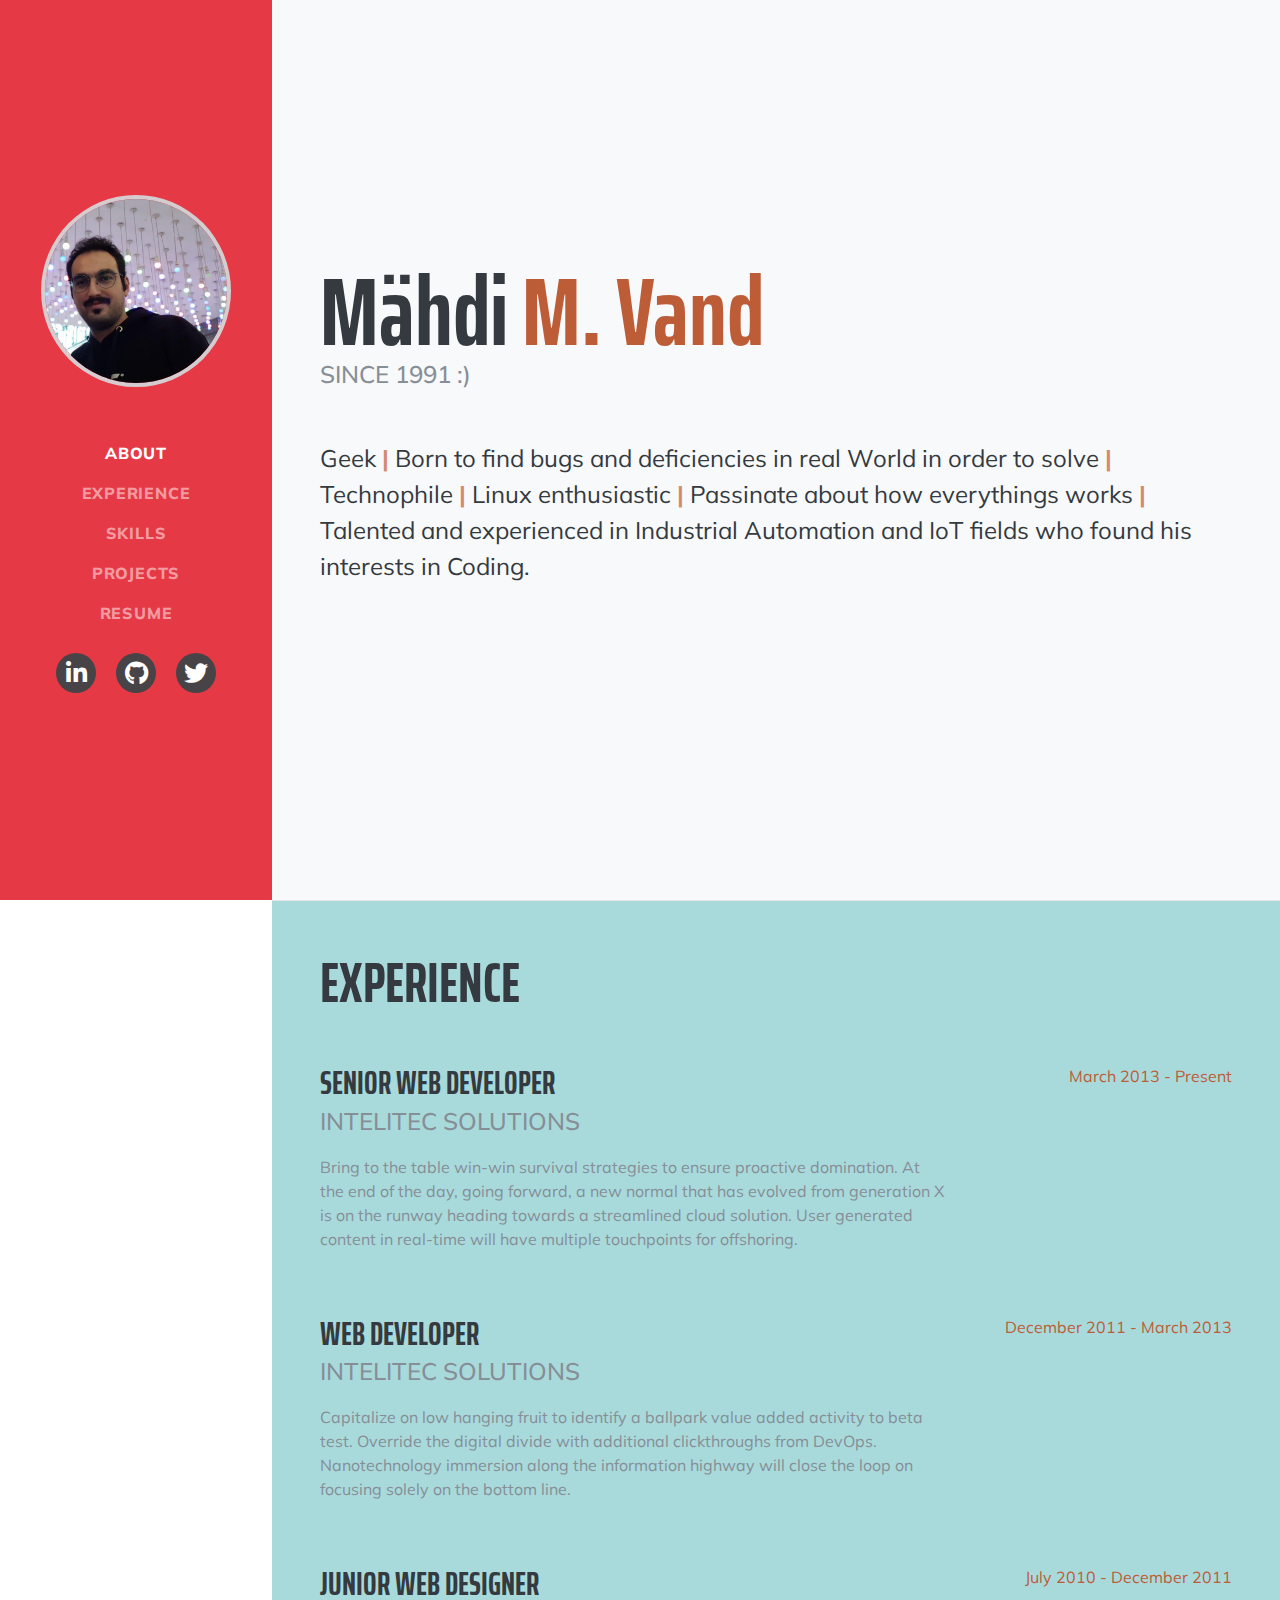
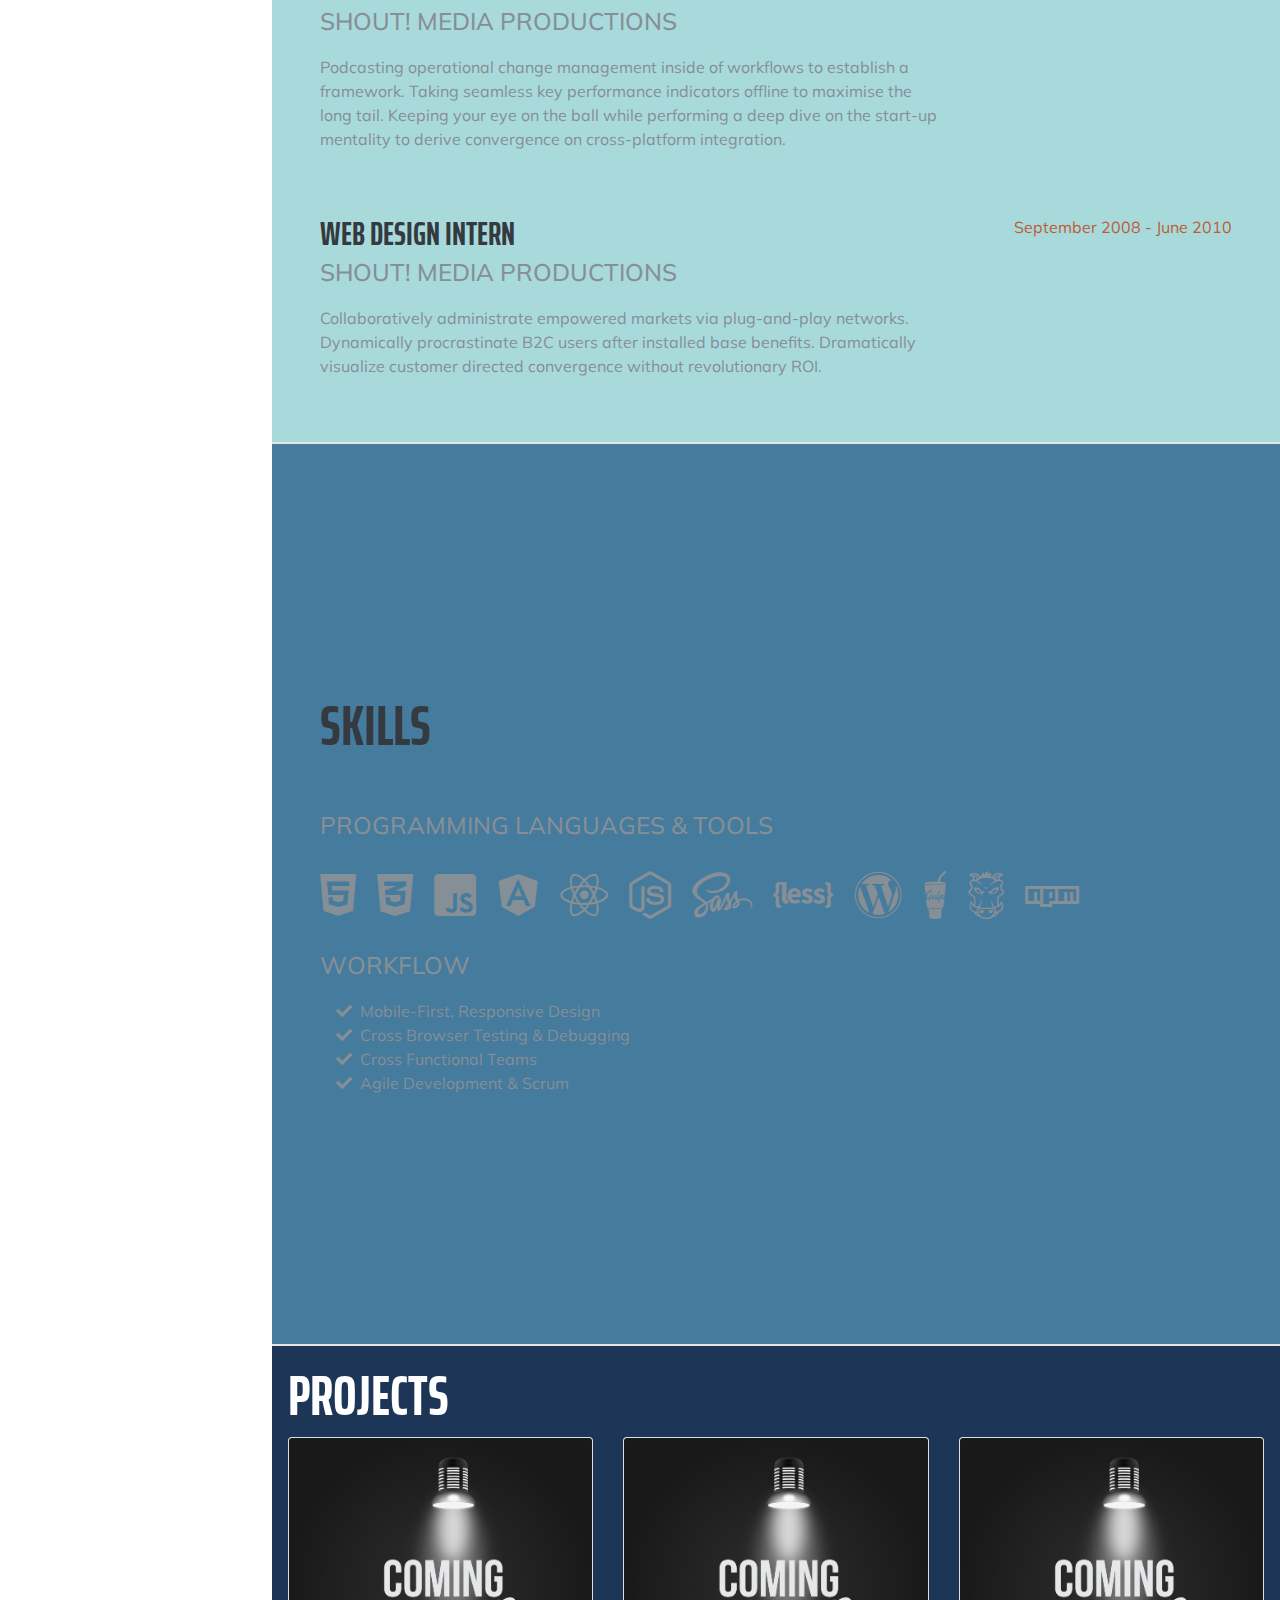
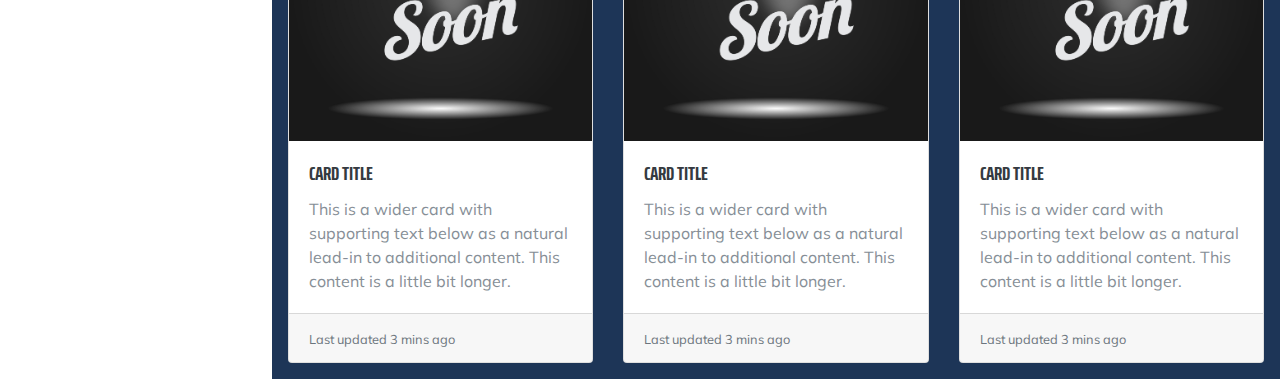
==== index.html @ d479a95e "card modified" ====
<!DOCTYPE html>
<html lang="en">

<head>
  <meta charset="utf-8" />
  <meta name="viewport" content="width=device-width, initial-scale=1, shrink-to-fit=no" />
  <meta name="description" content="" />
  <meta name="author" content="" />

  <title>Mahdi</title>

  <!-- Bootstrap core CSS -->
  <link href="vendor/bootstrap/css/bootstrap.min.css" rel="stylesheet" />

  <!-- Custom fonts for this template -->
  <link href="https://fonts.googleapis.com/css?family=Saira+Extra+Condensed:500,700" rel="stylesheet" />
  <link href="https://fonts.googleapis.com/css?family=Bree+Serif&display=swap" rel="stylesheet">
  <link href="https://fonts.googleapis.com/css?family=PT+Serif&display=swap" rel="stylesheet">
  <link href="https://fonts.googleapis.com/css?family=Muli:400,400i,800,800i" rel="stylesheet" />
  <link href="vendor/fontawesome-free/css/all.min.css" rel="stylesheet" />

  <!-- Custom styles for this template -->
  <link href="css/resume.css" rel="stylesheet" />
</head>

<body id="page-top">
  <nav class="navbar navbar-expand-lg navbar-dark bg-nav fixed-top" id="sideNav">
    <a class="navbar-brand js-scroll-trigger" href="#page-top">
      <span class="d-none d-lg-block">
        <img class="img-fluid img-profile rounded-circle mx-auto mb-2" src="img/profile.jpg" alt="" />
      </span>
    </a>

   <div class="d-block d-lg-none">
    

    <div class="social-icons  " id=social-icons01>
      <a class="" href="#page-top">
        <span class="">
          <img class=" img-fluid sm-nav-img rounded-circle mb-2" src="img/profile.jpg" alt="" />
        </span>
      </a>

      <a class="bg-linkedin  " href="https://www.linkedin.com/in/mahdimvand/">
        <i class="fab fa-linkedin-in "></i>
      </a>
      <a class="bg-github" href="https://github.com/MahdiDroid">
        <i class="fab fa-github"></i>
      </a>
      <a class="bg-twitter" href="https://twitter.com/BioRobots">
        <i class="fab fa-twitter"></i>

    </div>

   </div>
    <button class="navbar-toggler" type="button" data-toggle="collapse" data-target="#navbarSupportedContent"
      aria-controls="navbarSupportedContent" aria-expanded="false" aria-label="Toggle navigation">
      <span class="navbar-toggler-icon"></span>
    </button>
    <div class="collapse navbar-collapse" id="navbarSupportedContent">
      <ul class="navbar-nav">
        <li class="nav-item">
          <a class="nav-link js-scroll-trigger" href="#about">About</a>
        </li>
        <li class="nav-item">
          <a class="nav-link js-scroll-trigger" href="#experience">Experience</a>
        </li>
        <!-- <li class="nav-item">
          <a class="nav-link js-scroll-trigger" href="#education">Education</a>
        </li> -->
        <li class="nav-item">
          <a class="nav-link js-scroll-trigger" href="#skills">Skills</a>
        </li>

        <li class="nav-item">
          <a class="nav-link js-scroll-trigger" href="#projects">Projects</a>
        </li>
        <li class="nav-item">
          <a class="nav-link js-scroll-trigger" href="/CV_en.pdf">Resume</a>
        </li>
        <li>
          <div class="social-icons d-none d-xs-block  d-lg-block  " id=social-icons02>
            <a class="bg-linkedin" href="https://www.linkedin.com/in/mahdimvand/">
              <i class="fab fa-linkedin-in "></i>
            </a>
            <a class="bg-github" href="https://github.com/MahdiDroid">
              <i class="fab fa-github"></i>
            </a>
            <a class="bg-twitter" href="https://twitter.com/BioRobots">
              <i class="fab fa-twitter"></i>
            </a>
          </div>

        </li>
      </ul>


    </div>
  </nav>

  <div class="container-fluid p-0">
    <section class="resume-section p-3 p-lg-5 d-flex align-items-center bg-light" id="about">
      <div class="0">
        <h1 class="mb-0 text-capitalize">
          Mähdi
          <span class="text-primary ">M. Vand</span>
        </h1>
        <div class="subheading mb-5">
          Since 1991 :)

        </div>
        <p class="lead mb-5  text-dark">
          Geek <strong><span class=" or-color ">|</span></strong> Born to find bugs and deficiencies in real World in order to solve <strong><span class=" or-color ">|</span></strong> Technophile <strong><span class=" or-color ">|</span></strong> Linux enthusiastic <strong><span class=" or-color ">|</span></strong> Passinate about how everythings works <strong><span class=" or-color ">|</span></strong> Talented and experienced in Industrial Automation and IoT fields who found his interests in Coding.
        </p>

      </div>
    </section>

    <hr class="m-0" />

    <section class="resume-section p-3 p-lg-5 d-flex justify-content-center bg-experience" id="experience">
      <div class="w-100">
        <h2 class="mb-5">Experience</h2>

        <div class="resume-item d-flex flex-column flex-md-row justify-content-between mb-5">
          <div class="resume-content">
            <h3 class="mb-0">Senior Web Developer</h3>
            <div class="subheading mb-3">Intelitec Solutions</div>
            <p>
              Bring to the table win-win survival strategies to ensure
              proactive domination. At the end of the day, going forward, a
              new normal that has evolved from generation X is on the runway
              heading towards a streamlined cloud solution. User generated
              content in real-time will have multiple touchpoints for
              offshoring.
            </p>
          </div>
          <div class="resume-date text-md-right">
            <span class="text-primary">March 2013 - Present</span>
          </div>
        </div>

        <div class="resume-item d-flex flex-column flex-md-row justify-content-between mb-5">
          <div class="resume-content">
            <h3 class="mb-0">Web Developer</h3>
            <div class="subheading mb-3">Intelitec Solutions</div>
            <p>
              Capitalize on low hanging fruit to identify a ballpark value
              added activity to beta test. Override the digital divide with
              additional clickthroughs from DevOps. Nanotechnology immersion
              along the information highway will close the loop on focusing
              solely on the bottom line.
            </p>
          </div>
          <div class="resume-date text-md-right">
            <span class="text-primary">December 2011 - March 2013</span>
          </div>
        </div>

        <div class="resume-item d-flex flex-column flex-md-row justify-content-between mb-5">
          <div class="resume-content">
            <h3 class="mb-0">Junior Web Designer</h3>
            <div class="subheading mb-3">Shout! Media Productions</div>
            <p>
              Podcasting operational change management inside of workflows to
              establish a framework. Taking seamless key performance
              indicators offline to maximise the long tail. Keeping your eye
              on the ball while performing a deep dive on the start-up
              mentality to derive convergence on cross-platform integration.
            </p>
          </div>
          <div class="resume-date text-md-right">
            <span class="text-primary">July 2010 - December 2011</span>
          </div>
        </div>

        <div class="resume-item d-flex flex-column flex-md-row justify-content-between">
          <div class="resume-content">
            <h3 class="mb-0">Web Design Intern</h3>
            <div class="subheading mb-3">Shout! Media Productions</div>
            <p>
              Collaboratively administrate empowered markets via plug-and-play
              networks. Dynamically procrastinate B2C users after installed
              base benefits. Dramatically visualize customer directed
              convergence without revolutionary ROI.
            </p>
          </div>
          <div class="resume-date text-md-right">
            <span class="text-primary">September 2008 - June 2010</span>
          </div>
        </div>
      </div>
    </section>

    <hr class="m-0" />

    <!-- <section class="resume-section p-3 p-lg-5 d-flex align-items-center bg-education" id="education">
      <div class="w-100">
        <h2 class="mb-5">Education</h2>

        <div class="resume-item d-flex flex-column flex-md-row justify-content-between mb-5">
          <div class="resume-content">
            <h3 class="mb-0">University of Colorado Boulder</h3>
            <div class="subheading mb-3">Bachelor of Science</div>
            <div>Computer Science - Web Development Track</div>
            <p>GPA: 3.23</p>
          </div>
          <div class="resume-date text-md-right">
            <span class="text-primary">August 2006 - May 2010</span>
          </div>
        </div>

        <div class="resume-item d-flex flex-column flex-md-row justify-content-between">
          <div class="resume-content">
            <h3 class="mb-0">James Buchanan High School</h3>
            <div class="subheading mb-3">Technology Magnet Program</div>
            <p>GPA: 3.56</p>
          </div>
          <div class="resume-date text-md-right">
            <span class="text-primary">August 2002 - May 2006</span>
          </div>
        </div>
      </div>
    </section> -->

    <hr class="m-0" />

    <section class="resume-section p-3 p-lg-5 d-flex align-items-center bg-skills " id="skills">
      <div class="w-100">
        <h2 class="mb-5">Skills</h2>

        <div class="subheading mb-3">Programming Languages &amp; Tools</div>
        <ul class="list-inline dev-icons">
          <li class="list-inline-item">
            <i class="fab fa-html5"></i>
          </li>
          <li class="list-inline-item">
            <i class="fab fa-css3-alt"></i>
          </li>
          <li class="list-inline-item">
            <i class="fab fa-js-square"></i>
          </li>
          <li class="list-inline-item">
            <i class="fab fa-angular"></i>
          </li>
          <li class="list-inline-item">
            <i class="fab fa-react"></i>
          </li>
          <li class="list-inline-item">
            <i class="fab fa-node-js"></i>
          </li>
          <li class="list-inline-item">
            <i class="fab fa-sass"></i>
          </li>
          <li class="list-inline-item">
            <i class="fab fa-less"></i>
          </li>
          <li class="list-inline-item">
            <i class="fab fa-wordpress"></i>
          </li>
          <li class="list-inline-item">
            <i class="fab fa-gulp"></i>
          </li>
          <li class="list-inline-item">
            <i class="fab fa-grunt"></i>
          </li>
          <li class="list-inline-item">
            <i class="fab fa-npm"></i>
          </li>
        </ul>

        <div class="subheading mb-3">Workflow</div>
        <ul class="fa-ul mb-0">
          <li>
            <i class="fa-li fa fa-check"></i>
            Mobile-First, Responsive Design
          </li>
          <li>
            <i class="fa-li fa fa-check"></i>
            Cross Browser Testing &amp; Debugging
          </li>
          <li>
            <i class="fa-li fa fa-check"></i>
            Cross Functional Teams
          </li>
          <li>
            <i class="fa-li fa fa-check"></i>
            Agile Development &amp; Scrum
          </li>
        </ul>
      </div>
    </section>

    <hr class="m-0" />

    <!-- <section class="resume-section p-3 p-lg-5 d-flex align-items-center bg-dark" id="interests">

      <div class="row">
        <div class="col-4">
          <div class="card" style="width: 18rem;">
            <img class="card-img-top" src="./img/commingSoon1.jpeg" alt="Card image cap">
            <div class="card-body">
              <h5 class="card-title">Card title</h5>
              <p class="card-text">Some quick example text to build on the card title and make up the bulk of the card's content.</p>
              <a href="#" class="btn btn-primary">Go somewhere</a>
            </div>
          </div>
        </div>
        <div class="col-4">
          <div class="card" style="width: 18rem;">
            <img class="card-img-top" src="./img/card-2.jpeg" alt="Card image cap">
            <div class="card-body">
              <h5 class="card-title">Card title</h5>
              <p class="card-text">Some quick example text to build on the card title and make up the bulk of the card's content.</p>
              <a href="#" class="btn btn-primary">Go somewhere</a>
            </div>
          </div>
        </div>
        <div class="col-4">
          <div class="card" style="width: 18rem;">
            <img class="card-img-top" src="./img/card-3.jpeg" alt="Card image cap">
            <div class="card-body">
              <h5 class="card-title">Card title</h5>
              <p class="card-text">Some quick example text to build on the card title and make up the bulk of the card's content.</p>
              <a href="#" class="btn btn-primary">Go somewhere</a>
            </div>
          </div>
        </div>

      <div class="row">
        <div class="w-50">

        
        <div class="col-4">
          <div class="card" style="width: 18rem;">
            <img class="card-img-top" src="./img/card-4.jpeg" alt="Card image cap">
            <div class="card-body">
              <h5 class="card-title">Card title</h5>
              <p class="card-text">Some quick example text to build on the card title and make up the bulk of the card's content.</p>
              <a href="#" class="btn btn-primary">Go somewhere</a>
            </div>
          </div>
        </div>
        <div class="col-4">
          <div class="card" style="width: 18rem;">
            <img class="card-img-top" src="./img/card-5.jpeg" alt="Card image cap">
            <div class="card-body">
              <h5 class="card-title">Card title</h5>
              <p class="card-text">Some quick example text to build on the card title and make up the bulk of the card's content.</p>
              <a href="#" class="btn btn-primary">Go somewhere</a>
            </div>
          </div>
        </div>
        <div class="col-4">
          <div class="card" style="width: 18rem;">
            <img class="card-img-top" src="./img/card-6.jpeg" alt="Card image cap">
            <div class="card-body">
              <h5 class="card-title">Card title</h5>
              <p class="card-text">Some quick example text to build on the card title and make up the bulk of the card's content.</p>
              <a href="#" class="btn btn-primary">Go somewhere</a>
            </div>
          </div>
        </div>
      </div>
      </div>
       <div class="w-100">
        <h2 class="mb-5 ">Interests</h2>
        <p>
          Apart from being a web developer, I enjoy most of my time being
          outdoors. In the winter, I am an avid skier and novice ice climber.
          During the warmer months here in Colorado, I enjoy mountain biking,
          free climbing, and kayaking.
        </p>
        <p class="mb-0">
          When forced indoors, I follow a number of sci-fi and fantasy genre
          movies and television shows, I am an aspiring chef, and I spend a
          large amount of my free time exploring the latest technology
          advancements in the front-end web development world.
        </p>
      </div> 
    </section> -->
    <hr class="m-0" />

    <section  class="projects-section bg-project p-3 py-" id="projects">
      <div class="w-100">
        <h2 class="mb-2 " style="color:white">Projects</h2>

        <!-- <div class="card" style="width: 18rem;">
          <img class="card-img-top" src="./img/card-1.jpeg" alt="Card image cap">
          <div class="card-body">
            <h5 class="card-title">Card title</h5>
            <p class="card-text">Some quick example text to build on the card title and make up the bulk of the card's content.</p>
            <a href="#" class="btn btn-primary">Go somewhere</a>
          </div>
        </div> -->


        <div class="card-deck">
          <div class="card">
            <img class="card-img-top" src="./img/commingSoon1.jpg" alt="Card image cap">
            <div class="card-body">
              <h5 class="card-title">Card title</h5>
              <p class="card-text">This is a wider card with supporting text below as a natural lead-in to additional content. This content is a little bit longer.</p>
            </div>
            <div class="card-footer">
              <small class="text-muted">Last updated 3 mins ago</small>
            </div>
          </div>
          <div class="card">
            <img class="card-img-top" src="./img/commingSoon1.jpg" alt="Card image cap">
            <div class="card-body">
              <h5 class="card-title">Card title</h5>
              <p class="card-text">This is a wider card with supporting text below as a natural lead-in to additional content. This content is a little bit longer.</p>
            </div>
            <div class="card-footer">
              <small class="text-muted">Last updated 3 mins ago</small>
            </div>
          </div>
          <div class="card">
            <img class="card-img-top" src="./img/commingSoon1.jpg" alt="Card image cap">
            <div class="card-body">
              <h5 class="card-title">Card title</h5>
              <p class="card-text">This is a wider card with supporting text below as a natural lead-in to additional content. This content is a little bit longer.</p>
            </div>
            <div class="card-footer">
              <small class="text-muted">Last updated 3 mins ago</small>
            </div>
          </div>
        </div>
        </div>

 
        

    </section>
  </div>






  <!-- Bootstrap core JavaScript -->
  <script src="vendor/jquery/jquery.min.js"></script>
  <script src="vendor/bootstrap/js/bootstrap.bundle.min.js"></script>

  <!-- Plugin JavaScript -->
  <script src="vendor/jquery-easing/jquery.easing.min.js"></script>

  <!-- Custom scripts for this template -->
  <script src="js/resume.js"></script>
</body>


</html>
---- css/resume.css ----
/*!
 * Start Bootstrap - Resume v5.0.8 (https://startbootstrap.com/template-overviews/resume)
 * Copyright 2013-2019 Start Bootstrap
 * Licensed under MIT (https://github.com/BlackrockDigital/startbootstrap-resume/blob/master/LICENSE)
 */

body {
  font-family: 'Muli', -apple-system, BlinkMacSystemFont, 'Segoe UI', Roboto, 'Helvetica Neue', Arial, sans-serif, 'Apple Color Emoji', 'Segoe UI Emoji', 'Segoe UI Symbol', 'Noto Color Emoji';
  padding-top: 54px;
  color: #868e96;
}

.sm-nav-img{
  max-width: 2.5rem;
  max-height: 2.5rem;
}

.card-img{
  height:40rem;
}
#social-icons02{
  padding-top: 20px;
}
.bg-nav{
  background-color: #E63946;
}
.card-style{
  width: 18rem ;
  height:54.5rem; 
}
.bg-experience{
  background-color: #A8DADC;
}
.bg-skills{
  background-color: #457B9D;
}
.bg-project{
  background-color: #1D3557;
}

.bg-education{
  background-color: #F1FAEE;
}
.social-icons .bg-twitter:hover {
  background-color: rgb(43, 162, 241);
}
.social-icons .bg-github:hover {
  background-color: rgb(4, 6, 12);
}
.social-icons .bg-linkedin:hover {
  background-color: rgb(43, 46, 241);
}



@media (min-width: 992px) {
  body {
    padding-top: 0;
    padding-left: 17rem;
  }
}

h1,
h2,
h3,
h4,
h5,
h6 {
  font-family: 'Saira Extra Condensed', -apple-system, BlinkMacSystemFont, 'Segoe UI', Roboto, 'Helvetica Neue', Arial, sans-serif, 'Apple Color Emoji', 'Segoe UI Emoji', 'Segoe UI Symbol', 'Noto Color Emoji';
  font-weight: 700;
  text-transform: uppercase;
  color: #343a40;
}

h1 {
  font-size: 6rem;
  line-height: 5.5rem;
}

h2 {
  font-size: 3.5rem;
}

h3 {
  font-size: 2rem;
}

p.lead {
  font-size: 1.5rem;
  font-weight: 400;
}

.subheading {
  text-transform: uppercase;
  font-weight: 500;
  font-family: 'Saira Extra Condensed', -apple-system, BlinkMacSystemFont, 'Segoe UI', Roboto, 'Helvetica Neue', Arial, sans-serif, 'Apple Color Emoji', 'Segoe UI Emoji', 'Segoe UI Symbol', 'Noto Color Emoji'  'Bree Serif', serif;;
  font-size: 1.5rem;
}

.social-icons a {
  display: inline-block;
  height: 2.5rem;
  width: 2.5rem;
  background-color: #474347;
  color: #fff !important;
  border-radius: 100%;
  text-align: center;
  font-size: 1.5rem;
  line-height: 2.5rem;
  margin-right: 1rem;
}

.social-icons a:last-child {
  margin-right: 0;
}

.text-capitalize{
  text-transform: capitalize ;
  
}
.custome-font{
  font-family: 'PT Serif', serif;
 
}
.or-color{
  color: #d48a6e;
}
/* .social-icons a:hover {
  background-color: rgb(91, 56, 189);
} */
.dev-icons {
  font-size: 3rem;
}

.dev-icons .list-inline-item i:hover {
  color: rgb(56, 189, 63);
}

#sideNav .navbar-nav .nav-item .nav-link {
  
  font-weight: 800;
  letter-spacing: 0.05rem;
  text-transform: uppercase;
}

#sideNav .nav-link{
  color :457B9D;
}
#sideNav a:hover{
  color : black
}

#sideNav .navbar-toggler:focus {
  outline-color: #d48a6e;
}

@media (min-width: 992px) {
  #sideNav {
    text-align: center;
    position: fixed;
    top: 0;
    left: 0;
    display: flex;
    flex-direction: column;
    width: 17rem;
    height: 100vh;
  }

  #sideNav .navbar-brand {
    display: flex;
    margin: auto auto 10px;
    padding: 0.5rem;
  }

  #sideNav .navbar-brand .img-profile {
    max-width: 12rem;
    max-height: 12rem;
    border: 0.3rem solid rgb(212, 204, 206);
  }
  
  #sideNav .navbar-collapse {
    display: flex;
    align-items: flex-start;
    flex-grow: 0;
    width: 100%;
    margin-bottom: auto;
  }

  #sideNav .navbar-collapse .navbar-nav {
    flex-direction: column;
    width: 100%;
    margin: 20px;
  }

  #sideNav .navbar-collapse .navbar-nav .nav-item {
    display: block;
  }

  #sideNav .navbar-collapse .navbar-nav .nav-item .nav-link {
    display: block;
  }
}

section.resume-section {
  padding-top: 5rem !important;
  padding-bottom: 5rem !important;
  max-width: 105rem;
}

section.resume-section .resume-item .resume-date {
  min-width: none;
}

@media (min-width: 768px) {
  section.resume-section {
    min-height: 100vh;
  }

  section.resume-section .resume-item .resume-date {
    min-width: 18rem;
  }
}

@media (min-width: 992px) {
  section.resume-section {
    padding-top: 3rem !important;
    padding-bottom: 3rem !important;
  }
}

.bg-primary {
  background-color: rgb(24, 22, 48) !important;
}

.text-primary {
  color: #BD5D38 !important;
}

a {
  color: #BD5D38;
}

a:hover,
a:focus,
a:active {
  color: #824027;
}
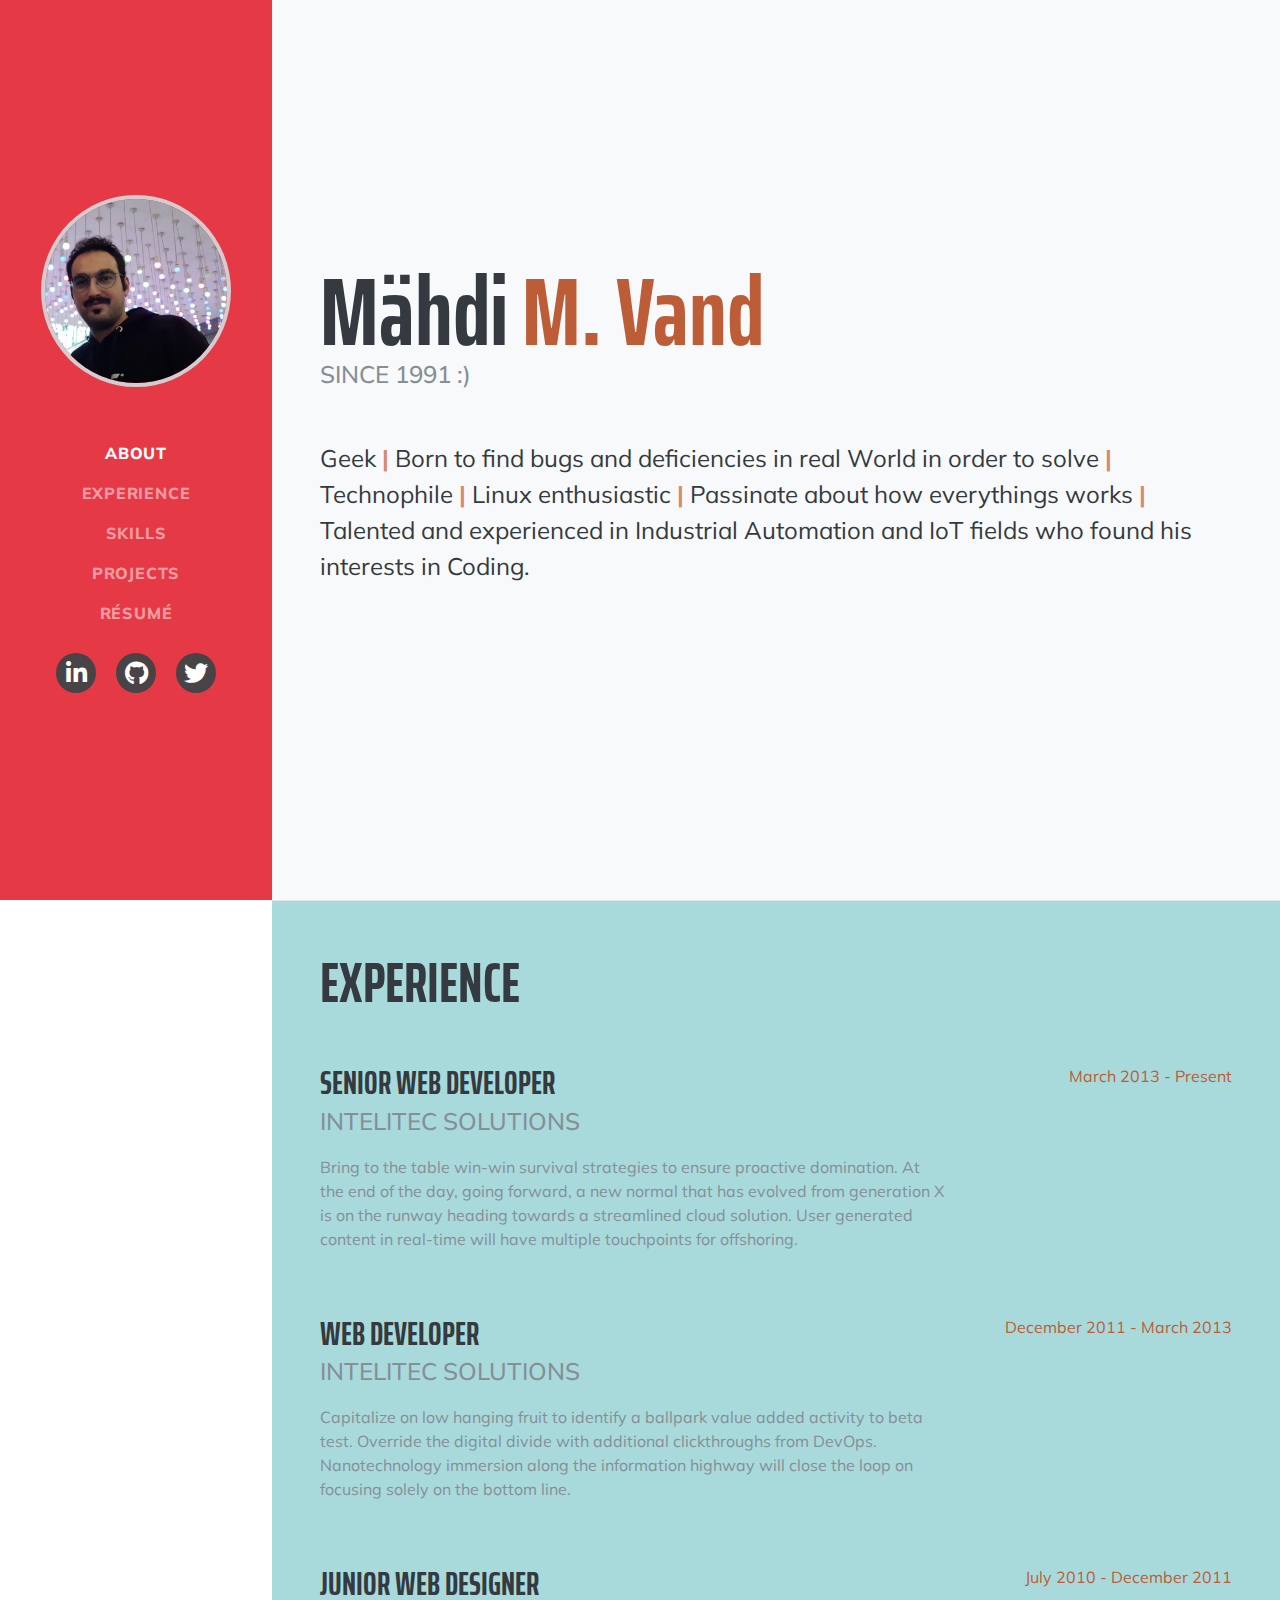
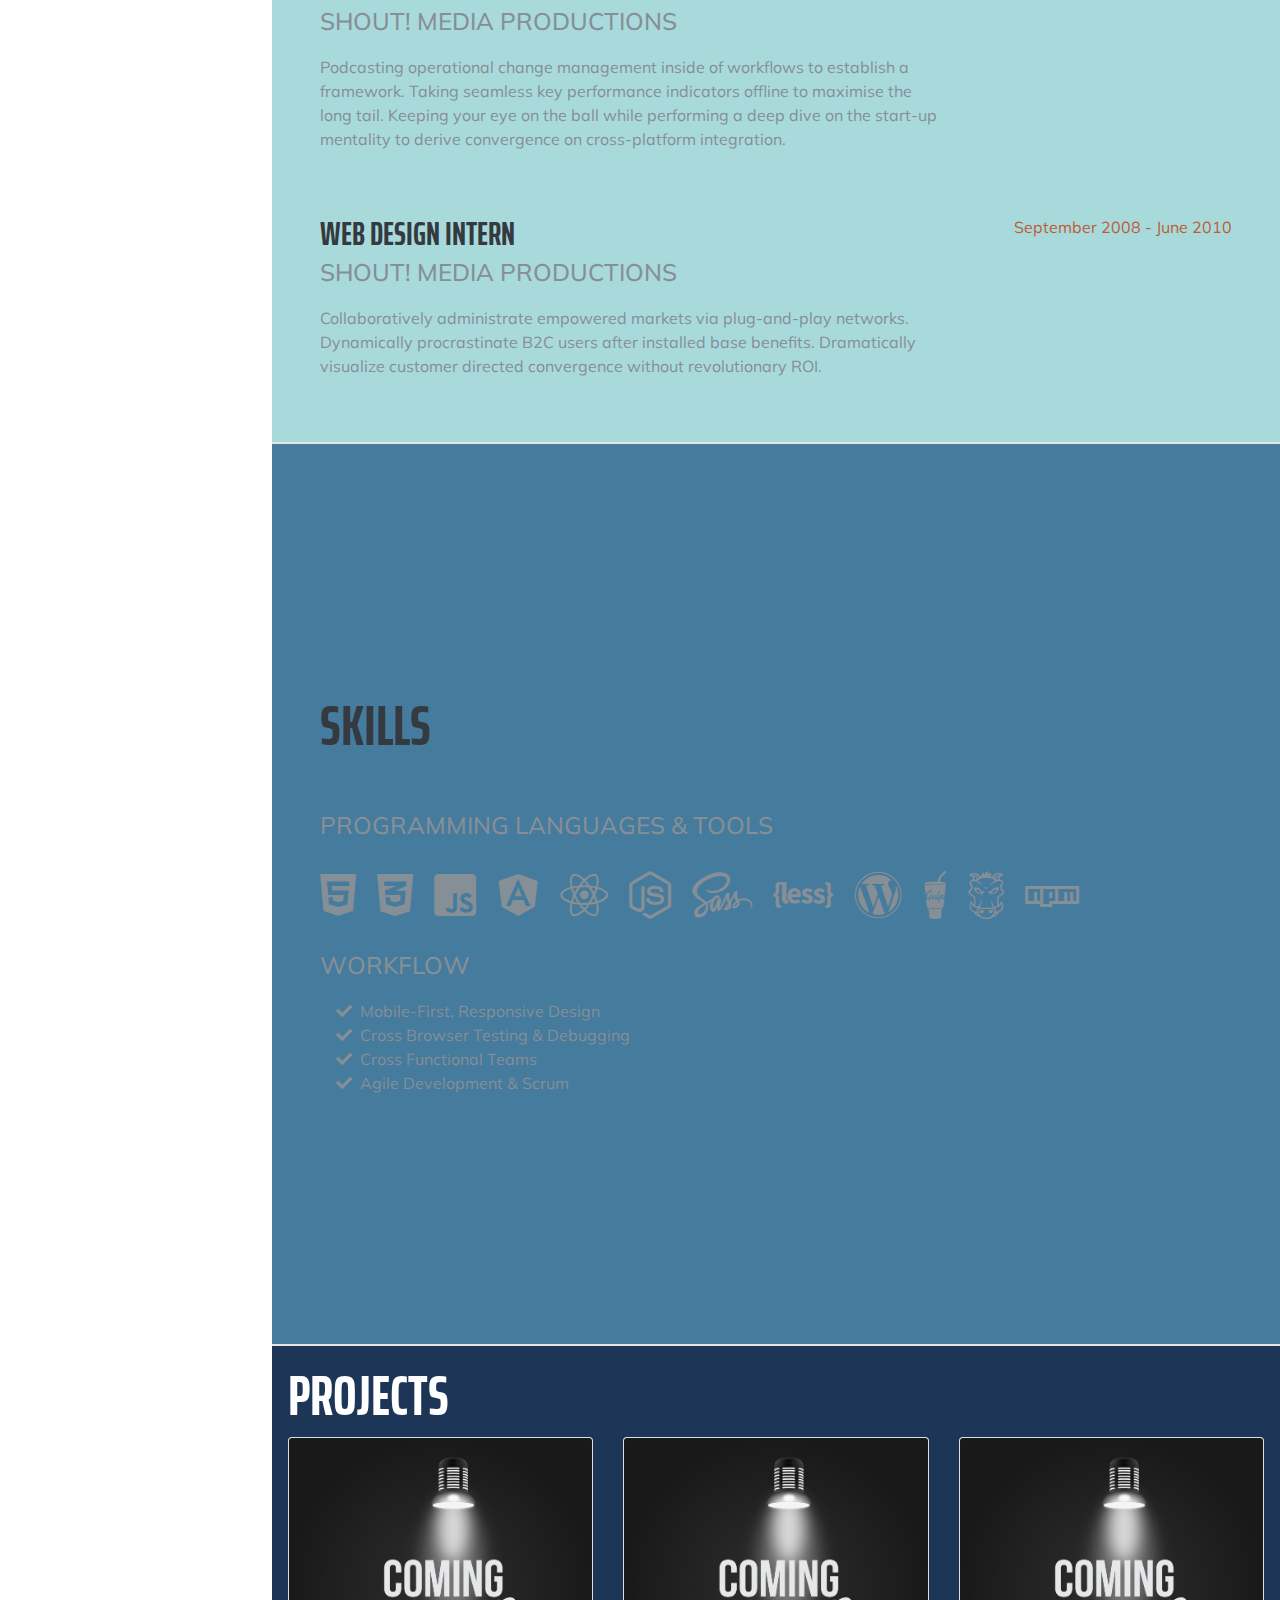
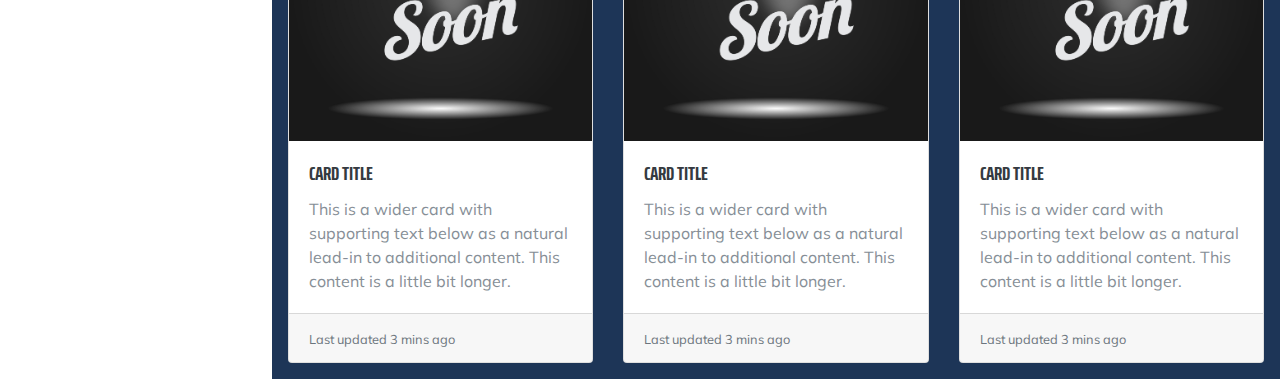
==== commit 4225f63f: "cv fie addded" ====
--- a/index.html
+++ b/index.html
@@ -41,13 +41,13 @@
         </span>
       </a>
 
-      <a class="bg-linkedin  " href="https://www.linkedin.com/in/mahdimvand/">
+      <a target="_blank" class="bg-linkedin  " href="https://www.linkedin.com/in/mahdimvand/">
         <i class="fab fa-linkedin-in "></i>
       </a>
-      <a class="bg-github" href="https://github.com/MahdiDroid">
+      <a target="_blank " class="bg-github" href="https://github.com/MahdiDroid">
         <i class="fab fa-github"></i>
       </a>
-      <a class="bg-twitter" href="https://twitter.com/BioRobots">
+      <a target="_blank "class="bg-twitter" href="https://twitter.com/BioRobots">
         <i class="fab fa-twitter"></i>
 
     </div>
@@ -76,17 +76,17 @@
           <a class="nav-link js-scroll-trigger" href="#projects">Projects</a>
         </li>
         <li class="nav-item">
-          <a class="nav-link js-scroll-trigger" href="/CV_en.pdf">Resume</a>
+          <a target="_blank" class="nav-link js-scroll-trigger" href="./Mähdi.pdf">Résumé</a>
         </li>
         <li>
           <div class="social-icons d-none d-xs-block  d-lg-block  " id=social-icons02>
-            <a class="bg-linkedin" href="https://www.linkedin.com/in/mahdimvand/">
+            <a target="_blank" class="bg-linkedin" href="https://www.linkedin.com/in/mahdimvand/">
               <i class="fab fa-linkedin-in "></i>
             </a>
-            <a class="bg-github" href="https://github.com/MahdiDroid">
+            <a target="_blank" class="bg-github" href="https://github.com/MahdiDroid">
               <i class="fab fa-github"></i>
             </a>
-            <a class="bg-twitter" href="https://twitter.com/BioRobots">
+            <a target="_blank" class="bg-twitter" href="https://twitter.com/BioRobots">
               <i class="fab fa-twitter"></i>
             </a>
           </div>
@@ -428,10 +428,6 @@
           </div>
         </div>
         </div>
-
- 
-        
-
     </section>
   </div>
 
